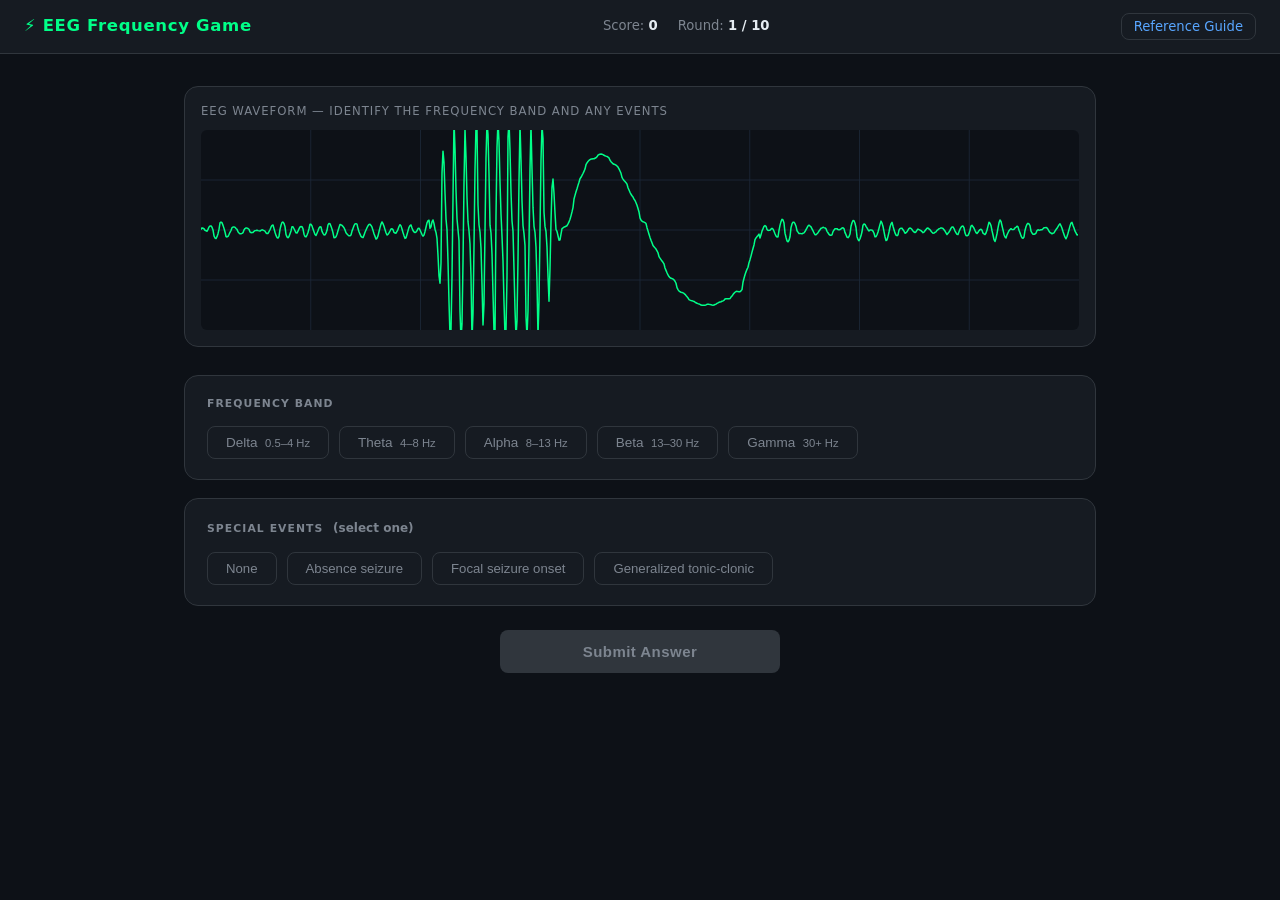
==== index.html @ 134cc87a "first push, bare bones functionality" ====
<!DOCTYPE html>
<html lang="en">
<head>
  <meta charset="UTF-8" />
  <meta name="viewport" content="width=device-width, initial-scale=1.0" />
  <title>EEG Frequency Band Game</title>
  <link rel="stylesheet" href="style.css" />
</head>
<body>

<!-- ── Header ──────────────────────────────────────────────────────────── -->
<header class="site-header">
  <h1>⚡ EEG Frequency Game</h1>
  <div class="header-stats">
    <span>Score: <strong id="score-val">0</strong></span>
    <span>Round: <strong id="round-val">1 / 10</strong></span>
  </div>
  <nav class="header-nav">
    <a href="guide.html">Reference Guide</a>
  </nav>
</header>

<!-- ── Game screen ─────────────────────────────────────────────────────── -->
<main class="main-content">
  <div id="game-screen">

    <!-- EEG waveform display -->
    <div class="canvas-container">
      <div class="canvas-label">EEG Waveform — Identify the frequency band and any events</div>
      <canvas id="eeg-canvas"></canvas>
    </div>

    <!-- Frequency band selection -->
    <div class="card">
      <div class="card-title">Frequency Band</div>
      <div class="btn-group">
        <button class="btn-toggle" data-band="delta">Delta &nbsp;<small>0.5–4 Hz</small></button>
        <button class="btn-toggle" data-band="theta">Theta &nbsp;<small>4–8 Hz</small></button>
        <button class="btn-toggle" data-band="alpha">Alpha &nbsp;<small>8–13 Hz</small></button>
        <button class="btn-toggle" data-band="beta">Beta &nbsp;<small>13–30 Hz</small></button>
        <button class="btn-toggle" data-band="gamma">Gamma &nbsp;<small>30+ Hz</small></button>
      </div>
    </div>

    <!-- Special event selection -->
    <div class="card">
      <div class="card-title">Special Events &nbsp;<small style="text-transform:none;letter-spacing:0;color:var(--text-muted);font-size:0.8rem;">(select one)</small></div>
      <div class="btn-group">
        <button class="btn-event" data-event="none">None</button>
        <button class="btn-event" data-event="absence">Absence seizure</button>
        <button class="btn-event" data-event="focal">Focal seizure onset</button>
        <button class="btn-event" data-event="gtc">Generalized tonic-clonic</button>
      </div>
    </div>

    <!-- Submit -->
    <button class="btn-submit" id="submit-btn" disabled>Submit Answer</button>

    <!-- Feedback panel (hidden until submit) -->
    <div id="feedback-panel" class="hidden"></div>

  </div><!-- /#game-screen -->

  <!-- ── Game over screen ───────────────────────────────────────────────── -->
  <div id="game-over" class="hidden">
    <h2>Game Over</h2>
    <div class="final-score" id="final-score">0</div>
    <p class="score-label">out of <span id="max-score">250</span> points &nbsp;·&nbsp; <strong id="grade-label"></strong></p>
    <button class="btn-submit" id="play-again-btn">Play Again</button>
    <p style="margin-top:24px;color:var(--text-muted);font-size:0.88rem;">
      Want to brush up? Check the <a href="guide.html">Reference Guide</a>.
    </p>
  </div>

</main>

<script src="eeg.js"></script>
<script src="game.js"></script>
</body>
</html>
---- style.css ----
/* ── Reset & base ──────────────────────────────────────────────────────── */
*, *::before, *::after { box-sizing: border-box; margin: 0; padding: 0; }

:root {
  --bg:        #0d1117;
  --surface:   #161b22;
  --surface2:  #1e2a3a;
  --border:    #30363d;
  --text:      #e6edf3;
  --text-muted:#7d8590;
  --green:     #00ff88;
  --green-dim: #00c96a;
  --blue:      #58a6ff;
  --yellow:    #e3b341;
  --red:       #f85149;
  --purple:    #bc8cff;
  --radius:    8px;
  --radius-lg: 14px;
}

html, body {
  height: 100%;
  background: var(--bg);
  color: var(--text);
  font-family: 'Segoe UI', system-ui, -apple-system, sans-serif;
  font-size: 15px;
  line-height: 1.5;
}

a { color: var(--blue); text-decoration: none; }
a:hover { text-decoration: underline; }

/* ── Utility ───────────────────────────────────────────────────────────── */
.hidden { display: none !important; }

/* ── Header ────────────────────────────────────────────────────────────── */
.site-header {
  display: flex;
  align-items: center;
  justify-content: space-between;
  padding: 14px 24px;
  background: var(--surface);
  border-bottom: 1px solid var(--border);
  position: sticky;
  top: 0;
  z-index: 100;
}

.site-header h1 {
  font-size: 1.1rem;
  font-weight: 600;
  color: var(--green);
  letter-spacing: 0.04em;
}

.header-stats {
  display: flex;
  gap: 20px;
  font-size: 0.88rem;
  color: var(--text-muted);
}

.header-stats span strong {
  color: var(--text);
  font-weight: 600;
}

.header-nav a {
  font-size: 0.88rem;
  padding: 5px 12px;
  border: 1px solid var(--border);
  border-radius: var(--radius);
  transition: border-color 0.15s, color 0.15s;
}

.header-nav a:hover {
  border-color: var(--blue);
  color: var(--blue);
  text-decoration: none;
}

/* ── Main layout ───────────────────────────────────────────────────────── */
.main-content {
  max-width: 960px;
  margin: 0 auto;
  padding: 32px 24px 64px;
}

/* ── EEG canvas container ──────────────────────────────────────────────── */
.canvas-container {
  background: var(--surface);
  border: 1px solid var(--border);
  border-radius: var(--radius-lg);
  padding: 16px;
  margin-bottom: 28px;
}

.canvas-label {
  font-size: 0.78rem;
  color: var(--text-muted);
  letter-spacing: 0.08em;
  text-transform: uppercase;
  margin-bottom: 10px;
}

#eeg-canvas {
  width: 100%;
  height: 200px;
  display: block;
  border-radius: 6px;
}

/* ── Section card ──────────────────────────────────────────────────────── */
.card {
  background: var(--surface);
  border: 1px solid var(--border);
  border-radius: var(--radius-lg);
  padding: 20px 22px;
  margin-bottom: 18px;
}

.card-title {
  font-size: 0.72rem;
  letter-spacing: 0.1em;
  text-transform: uppercase;
  color: var(--text-muted);
  margin-bottom: 14px;
  font-weight: 600;
}

/* ── Toggle button groups ──────────────────────────────────────────────── */
.btn-group {
  display: flex;
  flex-wrap: wrap;
  gap: 10px;
}

.btn-toggle {
  padding: 8px 18px;
  border-radius: var(--radius);
  border: 1px solid var(--border);
  background: transparent;
  color: var(--text-muted);
  cursor: pointer;
  font-size: 0.9rem;
  font-weight: 500;
  transition: border-color 0.15s, color 0.15s, background 0.15s;
}

.btn-toggle:hover {
  border-color: var(--blue);
  color: var(--text);
}

.btn-toggle.selected {
  border-color: var(--green);
  color: var(--green);
  background: rgba(0, 255, 136, 0.08);
}

/* Event buttons */
.btn-event {
  padding: 8px 18px;
  border-radius: var(--radius);
  border: 1px solid var(--border);
  background: transparent;
  color: var(--text-muted);
  cursor: pointer;
  font-size: 0.88rem;
  font-weight: 500;
  transition: border-color 0.15s, color 0.15s, background 0.15s;
}

.btn-event:hover {
  border-color: var(--yellow);
  color: var(--text);
}

.btn-event.selected {
  border-color: var(--yellow);
  color: var(--yellow);
  background: rgba(227, 179, 65, 0.1);
}

.btn-event.selected-none {
  border-color: var(--text-muted);
  color: var(--text);
  background: rgba(255,255,255,0.04);
}

/* ── Submit button ─────────────────────────────────────────────────────── */
.btn-submit {
  display: block;
  width: 100%;
  max-width: 280px;
  margin: 24px auto 0;
  padding: 13px 0;
  border-radius: var(--radius);
  border: none;
  background: var(--green);
  color: #000;
  font-size: 1rem;
  font-weight: 700;
  cursor: pointer;
  letter-spacing: 0.03em;
  transition: background 0.15s, transform 0.1s;
}

.btn-submit:hover  { background: var(--green-dim); }
.btn-submit:active { transform: scale(0.97); }
.btn-submit:disabled {
  background: var(--border);
  color: var(--text-muted);
  cursor: not-allowed;
  transform: none;
}

/* ── Next Round button ─────────────────────────────────────────────────── */
.btn-next {
  display: inline-block;
  padding: 11px 28px;
  border-radius: var(--radius);
  border: 1px solid var(--green);
  background: transparent;
  color: var(--green);
  font-size: 0.95rem;
  font-weight: 600;
  cursor: pointer;
  transition: background 0.15s;
}

.btn-next:hover { background: rgba(0,255,136,0.08); }

/* ── Feedback panel ────────────────────────────────────────────────────── */
#feedback-panel {
  background: var(--surface);
  border: 1px solid var(--border);
  border-radius: var(--radius-lg);
  padding: 24px 26px;
  margin-top: 24px;
  animation: slideDown 0.22s ease;
}

@keyframes slideDown {
  from { opacity: 0; transform: translateY(-8px); }
  to   { opacity: 1; transform: translateY(0); }
}

.feedback-header {
  display: flex;
  align-items: center;
  gap: 10px;
  margin-bottom: 16px;
}

.feedback-icon {
  font-size: 1.6rem;
  line-height: 1;
}

.feedback-headline {
  font-size: 1.15rem;
  font-weight: 700;
}

.feedback-headline.correct { color: var(--green); }
.feedback-headline.partial { color: var(--yellow); }
.feedback-headline.wrong   { color: var(--red); }

.feedback-detail {
  color: var(--text-muted);
  font-size: 0.92rem;
  margin-bottom: 14px;
  line-height: 1.6;
}

.feedback-points {
  font-size: 0.88rem;
  color: var(--blue);
  margin-bottom: 18px;
  font-weight: 600;
}

/* event guide inside feedback */
.event-guide-block {
  background: var(--surface2);
  border: 1px solid var(--border);
  border-radius: var(--radius);
  padding: 16px;
  margin-top: 14px;
}

.event-guide-block h3 {
  font-size: 0.85rem;
  text-transform: uppercase;
  letter-spacing: 0.08em;
  color: var(--yellow);
  margin-bottom: 10px;
}

.event-guide-block canvas {
  width: 100%;
  height: 130px;
  display: block;
  border-radius: 4px;
  margin-bottom: 10px;
}

.event-guide-block p {
  font-size: 0.88rem;
  color: var(--text-muted);
  line-height: 1.65;
}

.event-guide-block ul {
  margin-top: 8px;
  padding-left: 18px;
  font-size: 0.86rem;
  color: var(--text-muted);
  line-height: 1.7;
}

/* ── Score summary (end of game) ───────────────────────────────────────── */
#game-over {
  text-align: center;
  padding: 48px 24px;
}

#game-over h2 {
  font-size: 2rem;
  color: var(--green);
  margin-bottom: 10px;
}

#game-over .final-score {
  font-size: 3.5rem;
  font-weight: 800;
  color: var(--text);
  margin: 16px 0;
}

#game-over .score-label {
  color: var(--text-muted);
  margin-bottom: 28px;
}

#game-over .btn-submit {
  margin: 0 auto;
}

/* ── Guide page ────────────────────────────────────────────────────────── */
.guide-section {
  background: var(--surface);
  border: 1px solid var(--border);
  border-radius: var(--radius-lg);
  padding: 28px 28px 32px;
  margin-bottom: 28px;
}

.guide-section h2 {
  font-size: 1.25rem;
  font-weight: 700;
  color: var(--yellow);
  margin-bottom: 6px;
}

.guide-subtitle {
  font-size: 0.82rem;
  color: var(--text-muted);
  letter-spacing: 0.06em;
  text-transform: uppercase;
  margin-bottom: 16px;
}

.guide-canvas-wrap {
  margin-bottom: 18px;
}

.guide-canvas-wrap canvas {
  width: 100%;
  height: 170px;
  display: block;
  border-radius: 6px;
}

.guide-section p {
  color: var(--text-muted);
  font-size: 0.92rem;
  line-height: 1.7;
  margin-bottom: 12px;
}

.guide-section h3 {
  font-size: 0.82rem;
  text-transform: uppercase;
  letter-spacing: 0.08em;
  color: var(--blue);
  margin-bottom: 8px;
  margin-top: 18px;
}

.guide-section ul {
  padding-left: 20px;
  font-size: 0.9rem;
  color: var(--text-muted);
  line-height: 1.75;
}

.guide-section ul li strong { color: var(--text); }

/* ── Responsive tweaks ─────────────────────────────────────────────────── */
@media (max-width: 600px) {
  .site-header { padding: 12px 16px; flex-wrap: wrap; gap: 8px; }
  .main-content { padding: 20px 14px 48px; }
  .btn-group { gap: 8px; }
  .btn-toggle, .btn-event { padding: 7px 14px; font-size: 0.85rem; }
}
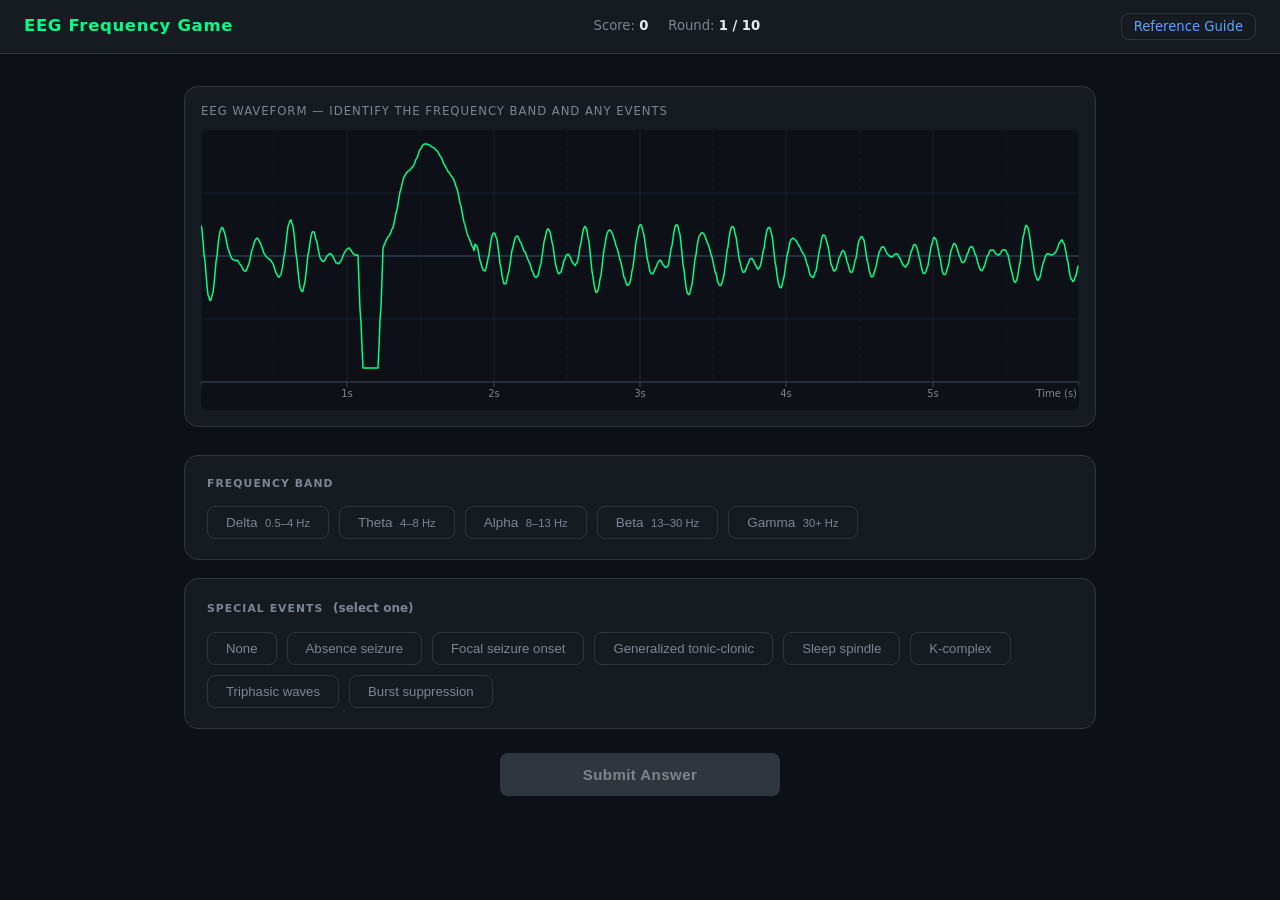
==== commit 0b5c20d9: "changed the graph, added ttime and included entire waveform" ====
--- a/index.html
+++ b/index.html
@@ -10,7 +10,7 @@
 
 <!-- ── Header ──────────────────────────────────────────────────────────── -->
 <header class="site-header">
-  <h1>⚡ EEG Frequency Game</h1>
+  <h1>EEG Frequency Game</h1>
   <div class="header-stats">
     <span>Score: <strong id="score-val">0</strong></span>
     <span>Round: <strong id="round-val">1 / 10</strong></span>
@@ -50,6 +50,10 @@
         <button class="btn-event" data-event="absence">Absence seizure</button>
         <button class="btn-event" data-event="focal">Focal seizure onset</button>
         <button class="btn-event" data-event="gtc">Generalized tonic-clonic</button>
+        <button class="btn-event" data-event="spindle">Sleep spindle</button>
+        <button class="btn-event" data-event="kcomplex">K-complex</button>
+        <button class="btn-event" data-event="triphasic">Triphasic waves</button>
+        <button class="btn-event" data-event="burst_suppression">Burst suppression</button>
       </div>
     </div>
 
--- a/style.css
+++ b/style.css
@@ -105,7 +105,7 @@
 
 #eeg-canvas {
   width: 100%;
-  height: 200px;
+  height: 280px;
   display: block;
   border-radius: 6px;
 }
@@ -378,7 +378,7 @@
 
 .guide-canvas-wrap canvas {
   width: 100%;
-  height: 170px;
+  height: 200px;
   display: block;
   border-radius: 6px;
 }
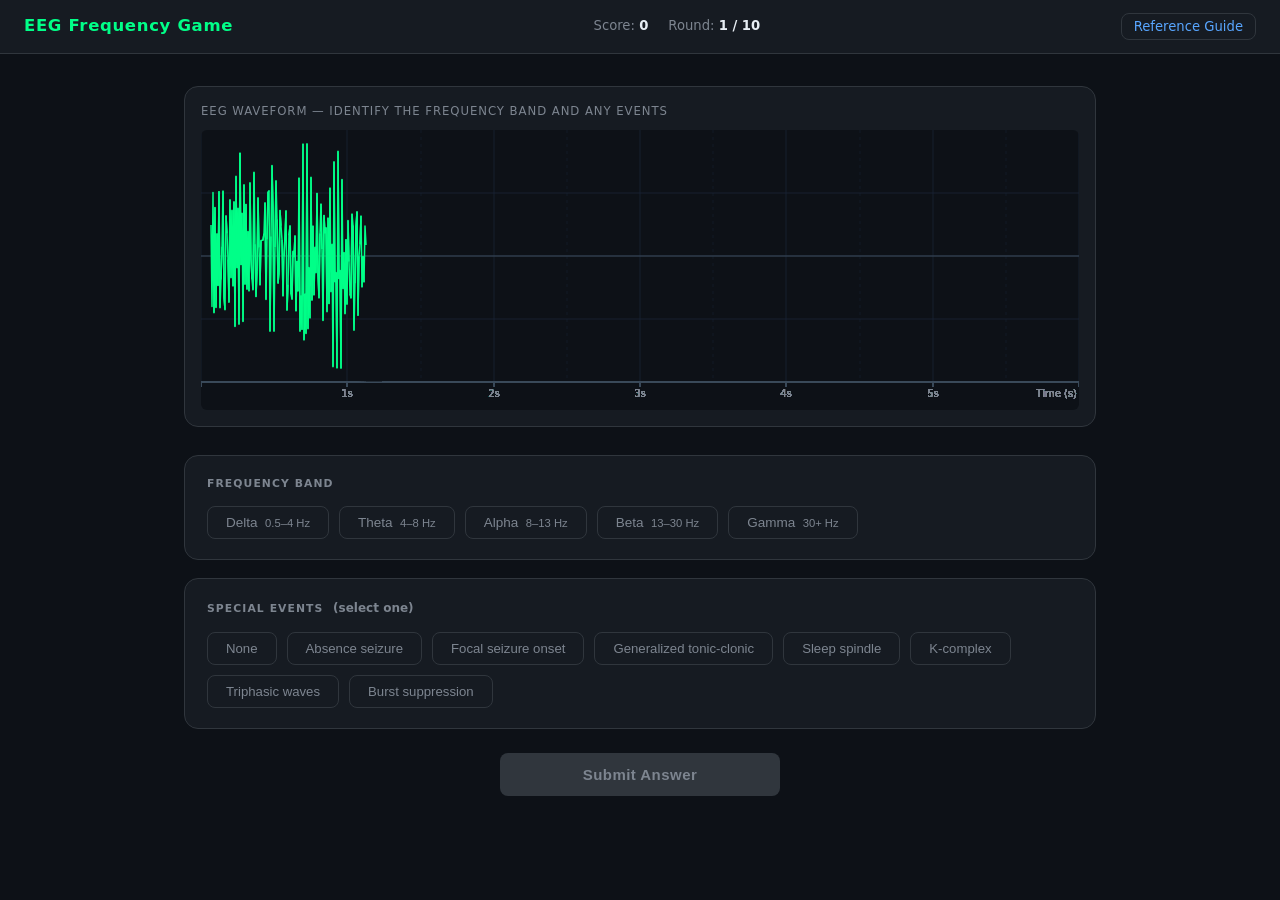
==== commit 160d2fc8: "added scrolling visual fuctionality" ====
--- a/index.html
+++ b/index.html
@@ -3,6 +3,7 @@
 <head>
   <meta charset="UTF-8" />
   <meta name="viewport" content="width=device-width, initial-scale=1.0" />
+  <link rel="icon" type="image/png" href="favicon.png" />
   <title>EEG Frequency Band Game</title>
   <link rel="stylesheet" href="style.css" />
 </head>
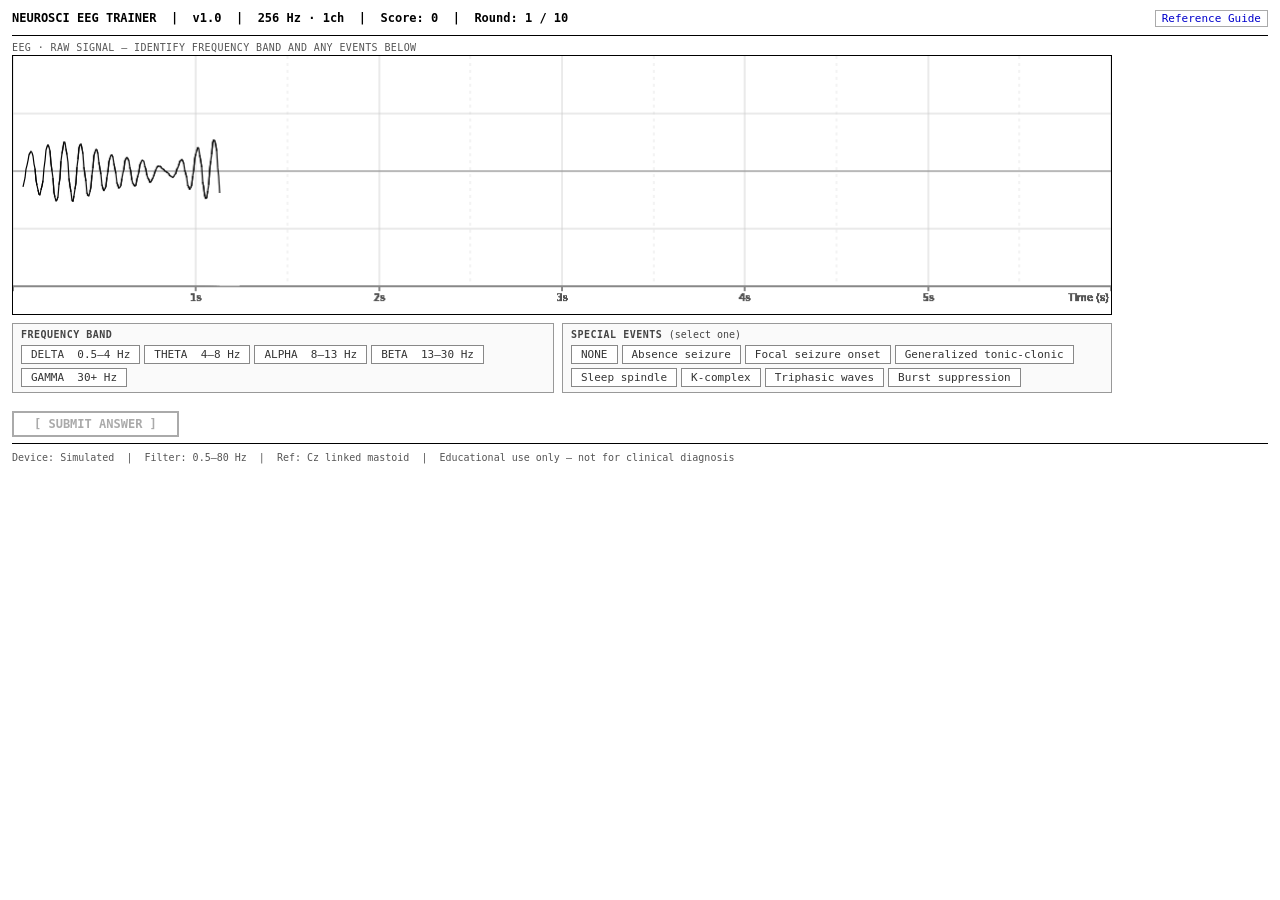
==== commit fe7078a1: "changed the css styling" ====
--- a/index.html
+++ b/index.html
@@ -3,82 +3,87 @@
 <head>
   <meta charset="UTF-8" />
   <meta name="viewport" content="width=device-width, initial-scale=1.0" />
-  <link rel="icon" type="image/png" href="favicon.png" />
   <title>EEG Frequency Band Game</title>
   <link rel="stylesheet" href="style.css" />
 </head>
 <body>
 
-<!-- ── Header ──────────────────────────────────────────────────────────── -->
+<!-- ── Header bar ──────────────────────────────────────────────────────── -->
 <header class="site-header">
-  <h1>EEG Frequency Game</h1>
-  <div class="header-stats">
-    <span>Score: <strong id="score-val">0</strong></span>
-    <span>Round: <strong id="round-val">1 / 10</strong></span>
-  </div>
+  <h1>NEUROSCI EEG TRAINER &nbsp;|&nbsp; v1.0 &nbsp;|&nbsp; 256 Hz · 1ch &nbsp;|&nbsp; Score: <strong id="score-val">0</strong> &nbsp;|&nbsp; Round: <strong id="round-val">1 / 10</strong></h1>
   <nav class="header-nav">
     <a href="guide.html">Reference Guide</a>
   </nav>
 </header>
+<hr>
 
-<!-- ── Game screen ─────────────────────────────────────────────────────── -->
 <main class="main-content">
   <div id="game-screen">
 
-    <!-- EEG waveform display -->
+    <!-- EEG display -->
     <div class="canvas-container">
-      <div class="canvas-label">EEG Waveform — Identify the frequency band and any events</div>
+      <div class="canvas-label">EEG · Raw Signal &mdash; identify frequency band and any events below</div>
       <canvas id="eeg-canvas"></canvas>
     </div>
 
-    <!-- Frequency band selection -->
-    <div class="card">
-      <div class="card-title">Frequency Band</div>
-      <div class="btn-group">
-        <button class="btn-toggle" data-band="delta">Delta &nbsp;<small>0.5–4 Hz</small></button>
-        <button class="btn-toggle" data-band="theta">Theta &nbsp;<small>4–8 Hz</small></button>
-        <button class="btn-toggle" data-band="alpha">Alpha &nbsp;<small>8–13 Hz</small></button>
-        <button class="btn-toggle" data-band="beta">Beta &nbsp;<small>13–30 Hz</small></button>
-        <button class="btn-toggle" data-band="gamma">Gamma &nbsp;<small>30+ Hz</small></button>
-      </div>
-    </div>
+    <!-- Band + event selection in table layout -->
+    <table style="width:100%;border-collapse:collapse;margin-bottom:6px;">
+      <tr>
+        <td style="width:50%;vertical-align:top;padding-right:8px;">
+          <div class="card">
+            <div class="card-title">Frequency Band</div>
+            <div class="btn-group">
+              <button class="btn-toggle" data-band="delta">DELTA &nbsp;0.5–4 Hz</button>
+              <button class="btn-toggle" data-band="theta">THETA &nbsp;4–8 Hz</button>
+              <button class="btn-toggle" data-band="alpha">ALPHA &nbsp;8–13 Hz</button>
+              <button class="btn-toggle" data-band="beta">BETA &nbsp;13–30 Hz</button>
+              <button class="btn-toggle" data-band="gamma">GAMMA &nbsp;30+ Hz</button>
+            </div>
+          </div>
+        </td>
+        <td style="vertical-align:top;">
+          <div class="card">
+            <div class="card-title">Special Events <span style="font-weight:normal;text-transform:none;letter-spacing:0;">(select one)</span></div>
+            <div class="btn-group">
+              <button class="btn-event" data-event="none">NONE</button>
+              <button class="btn-event" data-event="absence">Absence seizure</button>
+              <button class="btn-event" data-event="focal">Focal seizure onset</button>
+              <button class="btn-event" data-event="gtc">Generalized tonic-clonic</button>
+              <button class="btn-event" data-event="spindle">Sleep spindle</button>
+              <button class="btn-event" data-event="kcomplex">K-complex</button>
+              <button class="btn-event" data-event="triphasic">Triphasic waves</button>
+              <button class="btn-event" data-event="burst_suppression">Burst suppression</button>
+            </div>
+          </div>
+        </td>
+      </tr>
+    </table>
 
-    <!-- Special event selection -->
-    <div class="card">
-      <div class="card-title">Special Events &nbsp;<small style="text-transform:none;letter-spacing:0;color:var(--text-muted);font-size:0.8rem;">(select one)</small></div>
-      <div class="btn-group">
-        <button class="btn-event" data-event="none">None</button>
-        <button class="btn-event" data-event="absence">Absence seizure</button>
-        <button class="btn-event" data-event="focal">Focal seizure onset</button>
-        <button class="btn-event" data-event="gtc">Generalized tonic-clonic</button>
-        <button class="btn-event" data-event="spindle">Sleep spindle</button>
-        <button class="btn-event" data-event="kcomplex">K-complex</button>
-        <button class="btn-event" data-event="triphasic">Triphasic waves</button>
-        <button class="btn-event" data-event="burst_suppression">Burst suppression</button>
-      </div>
-    </div>
+    <button class="btn-submit" id="submit-btn" disabled>[ SUBMIT ANSWER ]</button>
 
-    <!-- Submit -->
-    <button class="btn-submit" id="submit-btn" disabled>Submit Answer</button>
-
-    <!-- Feedback panel (hidden until submit) -->
+    <!-- Feedback panel -->
     <div id="feedback-panel" class="hidden"></div>
 
   </div><!-- /#game-screen -->
 
-  <!-- ── Game over screen ───────────────────────────────────────────────── -->
+  <!-- ── Game over ──────────────────────────────────────────────────────── -->
   <div id="game-over" class="hidden">
-    <h2>Game Over</h2>
+    <h2>Session Complete</h2>
     <div class="final-score" id="final-score">0</div>
-    <p class="score-label">out of <span id="max-score">250</span> points &nbsp;·&nbsp; <strong id="grade-label"></strong></p>
-    <button class="btn-submit" id="play-again-btn">Play Again</button>
-    <p style="margin-top:24px;color:var(--text-muted);font-size:0.88rem;">
-      Want to brush up? Check the <a href="guide.html">Reference Guide</a>.
+    <p class="score-label">out of <span id="max-score">250</span> pts &nbsp;&mdash;&nbsp; <strong id="grade-label"></strong></p>
+    <button class="btn-submit" id="play-again-btn">[ PLAY AGAIN ]</button>
+    <p style="margin-top:12px;font-size:11px;color:#555;">
+      Review the <a href="guide.html">Reference Guide</a> to improve your accuracy.
     </p>
   </div>
 
 </main>
 
+<hr>
+<span style="font-size:10px;color:#555;">
+  Device: Simulated &nbsp;|&nbsp; Filter: 0.5–80 Hz &nbsp;|&nbsp; Ref: Cz linked mastoid &nbsp;|&nbsp; Educational use only — not for clinical diagnosis
+</span>
+
 <script src="eeg.js"></script>
 <script src="game.js"></script>
 </body>
--- a/style.css
+++ b/style.css
@@ -1,417 +1,393 @@
-/* ── Reset & base ──────────────────────────────────────────────────────── */
+/* ── Reset ─────────────────────────────────────────────────────────────── */
 *, *::before, *::after { box-sizing: border-box; margin: 0; padding: 0; }
 
-:root {
-  --bg:        #0d1117;
-  --surface:   #161b22;
-  --surface2:  #1e2a3a;
-  --border:    #30363d;
-  --text:      #e6edf3;
-  --text-muted:#7d8590;
-  --green:     #00ff88;
-  --green-dim: #00c96a;
-  --blue:      #58a6ff;
-  --yellow:    #e3b341;
-  --red:       #f85149;
-  --purple:    #bc8cff;
-  --radius:    8px;
-  --radius-lg: 14px;
-}
-
-html, body {
-  height: 100%;
-  background: var(--bg);
-  color: var(--text);
-  font-family: 'Segoe UI', system-ui, -apple-system, sans-serif;
-  font-size: 15px;
-  line-height: 1.5;
-}
-
-a { color: var(--blue); text-decoration: none; }
+body {
+  font-family: monospace;
+  font-size: 12px;
+  background: #fff;
+  color: #000;
+  margin: 8px 12px;
+}
+
+a { color: #00c; text-decoration: none; }
 a:hover { text-decoration: underline; }
 
-/* ── Utility ───────────────────────────────────────────────────────────── */
+hr { border: none; border-top: 1px solid #000; margin: 6px 0; }
+
 .hidden { display: none !important; }
 
-/* ── Header ────────────────────────────────────────────────────────────── */
+/* ── Site header ────────────────────────────────────────────────────────── */
 .site-header {
   display: flex;
-  align-items: center;
+  align-items: baseline;
   justify-content: space-between;
-  padding: 14px 24px;
-  background: var(--surface);
-  border-bottom: 1px solid var(--border);
-  position: sticky;
-  top: 0;
-  z-index: 100;
+  padding: 3px 0 4px;
 }
 
 .site-header h1 {
-  font-size: 1.1rem;
-  font-weight: 600;
-  color: var(--green);
+  font-family: monospace;
+  font-size: 12px;
+  font-weight: bold;
+}
+
+.header-stats { display: none; } /* folded into header line */
+
+.header-nav a {
+  font-family: monospace;
+  font-size: 11px;
+  color: #00c;
+  border: 1px solid #aaa;
+  padding: 1px 6px;
+}
+
+.header-nav a:hover { background: #eee; text-decoration: none; }
+
+/* ── Layout ─────────────────────────────────────────────────────────────── */
+.main-content {
+  max-width: 1100px;
+}
+
+/* ── Canvas ─────────────────────────────────────────────────────────────── */
+.canvas-container {
+  margin-bottom: 8px;
+}
+
+.canvas-label {
+  font-size: 10px;
+  text-transform: uppercase;
   letter-spacing: 0.04em;
-}
-
-.header-stats {
-  display: flex;
-  gap: 20px;
-  font-size: 0.88rem;
-  color: var(--text-muted);
-}
-
-.header-stats span strong {
-  color: var(--text);
-  font-weight: 600;
-}
-
-.header-nav a {
-  font-size: 0.88rem;
-  padding: 5px 12px;
-  border: 1px solid var(--border);
-  border-radius: var(--radius);
-  transition: border-color 0.15s, color 0.15s;
-}
-
-.header-nav a:hover {
-  border-color: var(--blue);
-  color: var(--blue);
-  text-decoration: none;
-}
-
-/* ── Main layout ───────────────────────────────────────────────────────── */
-.main-content {
-  max-width: 960px;
-  margin: 0 auto;
-  padding: 32px 24px 64px;
-}
-
-/* ── EEG canvas container ──────────────────────────────────────────────── */
-.canvas-container {
-  background: var(--surface);
-  border: 1px solid var(--border);
-  border-radius: var(--radius-lg);
-  padding: 16px;
-  margin-bottom: 28px;
-}
-
-.canvas-label {
-  font-size: 0.78rem;
-  color: var(--text-muted);
-  letter-spacing: 0.08em;
-  text-transform: uppercase;
-  margin-bottom: 10px;
+  color: #555;
+  margin-bottom: 2px;
 }
 
 #eeg-canvas {
   width: 100%;
-  height: 280px;
+  height: 260px;
   display: block;
-  border-radius: 6px;
-}
-
-/* ── Section card ──────────────────────────────────────────────────────── */
+  border: 1px solid #000;
+}
+
+/* ── Cards ──────────────────────────────────────────────────────────────── */
 .card {
-  background: var(--surface);
-  border: 1px solid var(--border);
-  border-radius: var(--radius-lg);
-  padding: 20px 22px;
-  margin-bottom: 18px;
+  border: 1px solid #999;
+  padding: 5px 8px;
+  margin-bottom: 6px;
+  background: #fafafa;
 }
 
 .card-title {
-  font-size: 0.72rem;
-  letter-spacing: 0.1em;
-  text-transform: uppercase;
-  color: var(--text-muted);
-  margin-bottom: 14px;
-  font-weight: 600;
-}
-
-/* ── Toggle button groups ──────────────────────────────────────────────── */
+  font-size: 10px;
+  text-transform: uppercase;
+  letter-spacing: 0.05em;
+  font-weight: bold;
+  color: #444;
+  margin-bottom: 5px;
+}
+
+/* ── Button groups ──────────────────────────────────────────────────────── */
 .btn-group {
   display: flex;
   flex-wrap: wrap;
-  gap: 10px;
+  gap: 4px;
 }
 
 .btn-toggle {
-  padding: 8px 18px;
-  border-radius: var(--radius);
-  border: 1px solid var(--border);
-  background: transparent;
-  color: var(--text-muted);
+  font-family: monospace;
+  font-size: 11px;
+  padding: 2px 9px;
+  background: #fff;
+  border: 1px solid #888;
   cursor: pointer;
-  font-size: 0.9rem;
-  font-weight: 500;
-  transition: border-color 0.15s, color 0.15s, background 0.15s;
-}
-
-.btn-toggle:hover {
-  border-color: var(--blue);
-  color: var(--text);
-}
+  color: #333;
+}
+
+.btn-toggle:hover { background: #eee; }
 
 .btn-toggle.selected {
-  border-color: var(--green);
-  color: var(--green);
-  background: rgba(0, 255, 136, 0.08);
-}
-
-/* Event buttons */
+  background: #222;
+  color: #fff;
+  border-color: #000;
+}
+
 .btn-event {
-  padding: 8px 18px;
-  border-radius: var(--radius);
-  border: 1px solid var(--border);
-  background: transparent;
-  color: var(--text-muted);
+  font-family: monospace;
+  font-size: 11px;
+  padding: 2px 9px;
+  background: #fff;
+  border: 1px solid #888;
   cursor: pointer;
-  font-size: 0.88rem;
-  font-weight: 500;
-  transition: border-color 0.15s, color 0.15s, background 0.15s;
-}
-
-.btn-event:hover {
-  border-color: var(--yellow);
-  color: var(--text);
-}
+  color: #333;
+}
+
+.btn-event:hover { background: #eee; }
 
 .btn-event.selected {
-  border-color: var(--yellow);
-  color: var(--yellow);
-  background: rgba(227, 179, 65, 0.1);
+  background: #333;
+  color: #fff;
+  border-color: #000;
 }
 
 .btn-event.selected-none {
-  border-color: var(--text-muted);
-  color: var(--text);
-  background: rgba(255,255,255,0.04);
-}
-
-/* ── Submit button ─────────────────────────────────────────────────────── */
+  background: #777;
+  color: #fff;
+  border-color: #555;
+}
+
+/* ── Submit ─────────────────────────────────────────────────────────────── */
 .btn-submit {
-  display: block;
-  width: 100%;
-  max-width: 280px;
-  margin: 24px auto 0;
-  padding: 13px 0;
-  border-radius: var(--radius);
-  border: none;
-  background: var(--green);
-  color: #000;
-  font-size: 1rem;
-  font-weight: 700;
+  font-family: monospace;
+  font-size: 12px;
+  font-weight: bold;
+  padding: 4px 20px;
+  background: #fff;
+  border: 2px solid #000;
   cursor: pointer;
-  letter-spacing: 0.03em;
-  transition: background 0.15s, transform 0.1s;
-}
-
-.btn-submit:hover  { background: var(--green-dim); }
-.btn-submit:active { transform: scale(0.97); }
+  display: inline-block;
+  margin-top: 6px;
+}
+
+.btn-submit:hover { background: #eee; }
 .btn-submit:disabled {
-  background: var(--border);
-  color: var(--text-muted);
+  color: #aaa;
+  border-color: #aaa;
   cursor: not-allowed;
-  transform: none;
-}
-
-/* ── Next Round button ─────────────────────────────────────────────────── */
+  background: #fff;
+}
+
+/* ── Next round button ──────────────────────────────────────────────────── */
 .btn-next {
+  font-family: monospace;
+  font-size: 12px;
+  padding: 3px 12px;
+  background: #fff;
+  border: 1px solid #000;
+  cursor: pointer;
+  margin-top: 8px;
   display: inline-block;
-  padding: 11px 28px;
-  border-radius: var(--radius);
-  border: 1px solid var(--green);
-  background: transparent;
-  color: var(--green);
-  font-size: 0.95rem;
-  font-weight: 600;
-  cursor: pointer;
-  transition: background 0.15s;
-}
-
-.btn-next:hover { background: rgba(0,255,136,0.08); }
-
-/* ── Feedback panel ────────────────────────────────────────────────────── */
+}
+
+.btn-next:hover { background: #eee; }
+
+/* ── Feedback panel ─────────────────────────────────────────────────────── */
 #feedback-panel {
-  background: var(--surface);
-  border: 1px solid var(--border);
-  border-radius: var(--radius-lg);
-  padding: 24px 26px;
-  margin-top: 24px;
-  animation: slideDown 0.22s ease;
-}
-
-@keyframes slideDown {
-  from { opacity: 0; transform: translateY(-8px); }
-  to   { opacity: 1; transform: translateY(0); }
+  border: 1px solid #999;
+  background: #fafafa;
+  padding: 8px 10px;
+  margin-top: 8px;
 }
 
 .feedback-header {
-  display: flex;
-  align-items: center;
-  gap: 10px;
-  margin-bottom: 16px;
-}
-
-.feedback-icon {
-  font-size: 1.6rem;
-  line-height: 1;
-}
+  margin-bottom: 6px;
+}
+
+.feedback-icon { display: none; }
 
 .feedback-headline {
-  font-size: 1.15rem;
-  font-weight: 700;
-}
-
-.feedback-headline.correct { color: var(--green); }
-.feedback-headline.partial { color: var(--yellow); }
-.feedback-headline.wrong   { color: var(--red); }
+  font-family: monospace;
+  font-size: 12px;
+  font-weight: bold;
+  text-transform: uppercase;
+  letter-spacing: 0.05em;
+}
+
+.feedback-headline.correct { color: #006600; }
+.feedback-headline.partial { color: #885500; }
+.feedback-headline.wrong   { color: #cc0000; }
 
 .feedback-detail {
-  color: var(--text-muted);
-  font-size: 0.92rem;
-  margin-bottom: 14px;
+  font-family: monospace;
+  font-size: 11px;
+  color: #222;
+  margin: 5px 0;
   line-height: 1.6;
 }
 
 .feedback-points {
-  font-size: 0.88rem;
-  color: var(--blue);
-  margin-bottom: 18px;
-  font-weight: 600;
-}
-
-/* event guide inside feedback */
+  font-family: monospace;
+  font-size: 11px;
+  font-weight: bold;
+  color: #00c;
+  margin: 4px 0;
+}
+
+/* ── Event guide block (in feedback) ────────────────────────────────────── */
 .event-guide-block {
-  background: var(--surface2);
-  border: 1px solid var(--border);
-  border-radius: var(--radius);
-  padding: 16px;
-  margin-top: 14px;
+  border: 1px solid #aaa;
+  padding: 8px;
+  margin-top: 8px;
+  background: #fff;
 }
 
 .event-guide-block h3 {
-  font-size: 0.85rem;
-  text-transform: uppercase;
-  letter-spacing: 0.08em;
-  color: var(--yellow);
-  margin-bottom: 10px;
+  font-family: monospace;
+  font-size: 10px;
+  text-transform: uppercase;
+  letter-spacing: 0.06em;
+  font-weight: bold;
+  color: #555;
+  margin-bottom: 6px;
 }
 
 .event-guide-block canvas {
   width: 100%;
   height: 130px;
   display: block;
-  border-radius: 4px;
+  border: 1px solid #bbb;
+  margin-bottom: 6px;
+}
+
+.event-guide-block p {
+  font-family: monospace;
+  font-size: 11px;
+  color: #333;
+  line-height: 1.6;
+  margin-bottom: 5px;
+}
+
+.event-guide-block ul {
+  padding-left: 16px;
+  font-family: monospace;
+  font-size: 11px;
+  color: #333;
+  line-height: 1.7;
+  margin-top: 4px;
+}
+
+/* ── Game over ──────────────────────────────────────────────────────────── */
+#game-over {
+  border: 1px solid #999;
+  padding: 24px;
+  margin-top: 16px;
+  text-align: center;
+  background: #fafafa;
+}
+
+#game-over h2 {
+  font-family: monospace;
+  font-size: 13px;
+  font-weight: bold;
+  text-transform: uppercase;
   margin-bottom: 10px;
 }
 
-.event-guide-block p {
-  font-size: 0.88rem;
-  color: var(--text-muted);
-  line-height: 1.65;
-}
-
-.event-guide-block ul {
-  margin-top: 8px;
-  padding-left: 18px;
-  font-size: 0.86rem;
-  color: var(--text-muted);
-  line-height: 1.7;
-}
-
-/* ── Score summary (end of game) ───────────────────────────────────────── */
-#game-over {
-  text-align: center;
-  padding: 48px 24px;
-}
-
-#game-over h2 {
-  font-size: 2rem;
-  color: var(--green);
+#game-over .final-score {
+  font-family: monospace;
+  font-size: 48px;
+  font-weight: bold;
+  margin: 10px 0;
+}
+
+#game-over .score-label {
+  font-family: monospace;
+  font-size: 11px;
+  color: #444;
+  margin-bottom: 14px;
+}
+
+/* ── Guide page ─────────────────────────────────────────────────────────── */
+.guide-section {
+  border: 1px solid #999;
+  padding: 10px 12px;
   margin-bottom: 10px;
-}
-
-#game-over .final-score {
-  font-size: 3.5rem;
-  font-weight: 800;
-  color: var(--text);
-  margin: 16px 0;
-}
-
-#game-over .score-label {
-  color: var(--text-muted);
-  margin-bottom: 28px;
-}
-
-#game-over .btn-submit {
-  margin: 0 auto;
-}
-
-/* ── Guide page ────────────────────────────────────────────────────────── */
-.guide-section {
-  background: var(--surface);
-  border: 1px solid var(--border);
-  border-radius: var(--radius-lg);
-  padding: 28px 28px 32px;
-  margin-bottom: 28px;
+  background: #fafafa;
 }
 
 .guide-section h2 {
-  font-size: 1.25rem;
-  font-weight: 700;
-  color: var(--yellow);
-  margin-bottom: 6px;
+  font-family: monospace;
+  font-size: 12px;
+  font-weight: bold;
+  text-transform: uppercase;
+  margin-bottom: 4px;
 }
 
 .guide-subtitle {
-  font-size: 0.82rem;
-  color: var(--text-muted);
-  letter-spacing: 0.06em;
-  text-transform: uppercase;
-  margin-bottom: 16px;
+  font-family: monospace;
+  font-size: 10px;
+  color: #666;
+  margin-bottom: 6px;
 }
 
 .guide-canvas-wrap {
-  margin-bottom: 18px;
+  margin: 8px 0;
 }
 
 .guide-canvas-wrap canvas {
   width: 100%;
-  height: 200px;
+  height: 180px;
   display: block;
-  border-radius: 6px;
+  border: 1px solid #000;
 }
 
 .guide-section p {
-  color: var(--text-muted);
-  font-size: 0.92rem;
-  line-height: 1.7;
-  margin-bottom: 12px;
+  font-family: monospace;
+  font-size: 11px;
+  color: #222;
+  line-height: 1.65;
+  margin-bottom: 6px;
 }
 
 .guide-section h3 {
-  font-size: 0.82rem;
-  text-transform: uppercase;
-  letter-spacing: 0.08em;
-  color: var(--blue);
+  font-family: monospace;
+  font-size: 10px;
+  text-transform: uppercase;
+  letter-spacing: 0.05em;
+  font-weight: bold;
+  color: #444;
+  margin: 10px 0 4px;
+}
+
+.guide-section ul {
+  padding-left: 16px;
+  font-family: monospace;
+  font-size: 11px;
+  color: #222;
+  line-height: 1.75;
+}
+
+.guide-section ul li strong { font-weight: bold; }
+
+/* ── Misc ───────────────────────────────────────────────────────────────── */
+.band-section-header {
+  font-family: monospace;
+  font-size: 11px;
+  font-weight: bold;
+  text-transform: uppercase;
+  letter-spacing: 0.05em;
+  margin: 10px 0 4px;
+  color: #333;
+}
+
+.guide-back-btn {
+  font-family: monospace;
+  font-size: 11px;
+  color: #00c;
+  border: 1px solid #aaa;
+  padding: 2px 8px;
+  display: inline-block;
   margin-bottom: 8px;
-  margin-top: 18px;
-}
-
-.guide-section ul {
-  padding-left: 20px;
-  font-size: 0.9rem;
-  color: var(--text-muted);
-  line-height: 1.75;
-}
-
-.guide-section ul li strong { color: var(--text); }
-
-/* ── Responsive tweaks ─────────────────────────────────────────────────── */
+  background: #fff;
+}
+
+.guide-back-btn:hover { background: #eee; text-decoration: none; }
+
+.guide-intro {
+  border: 1px solid #aaa;
+  background: #f8f8f8;
+  padding: 8px 10px;
+  font-family: monospace;
+  font-size: 11px;
+  color: #333;
+  line-height: 1.6;
+  margin-bottom: 10px;
+}
+
+.section-divider {
+  border: none;
+  border-top: 1px solid #ccc;
+  margin: 10px 0;
+}
+
 @media (max-width: 600px) {
-  .site-header { padding: 12px 16px; flex-wrap: wrap; gap: 8px; }
-  .main-content { padding: 20px 14px 48px; }
-  .btn-group { gap: 8px; }
-  .btn-toggle, .btn-event { padding: 7px 14px; font-size: 0.85rem; }
-}
+  body { margin: 4px 6px; }
+  .btn-toggle, .btn-event { font-size: 10px; padding: 2px 6px; }
+}
